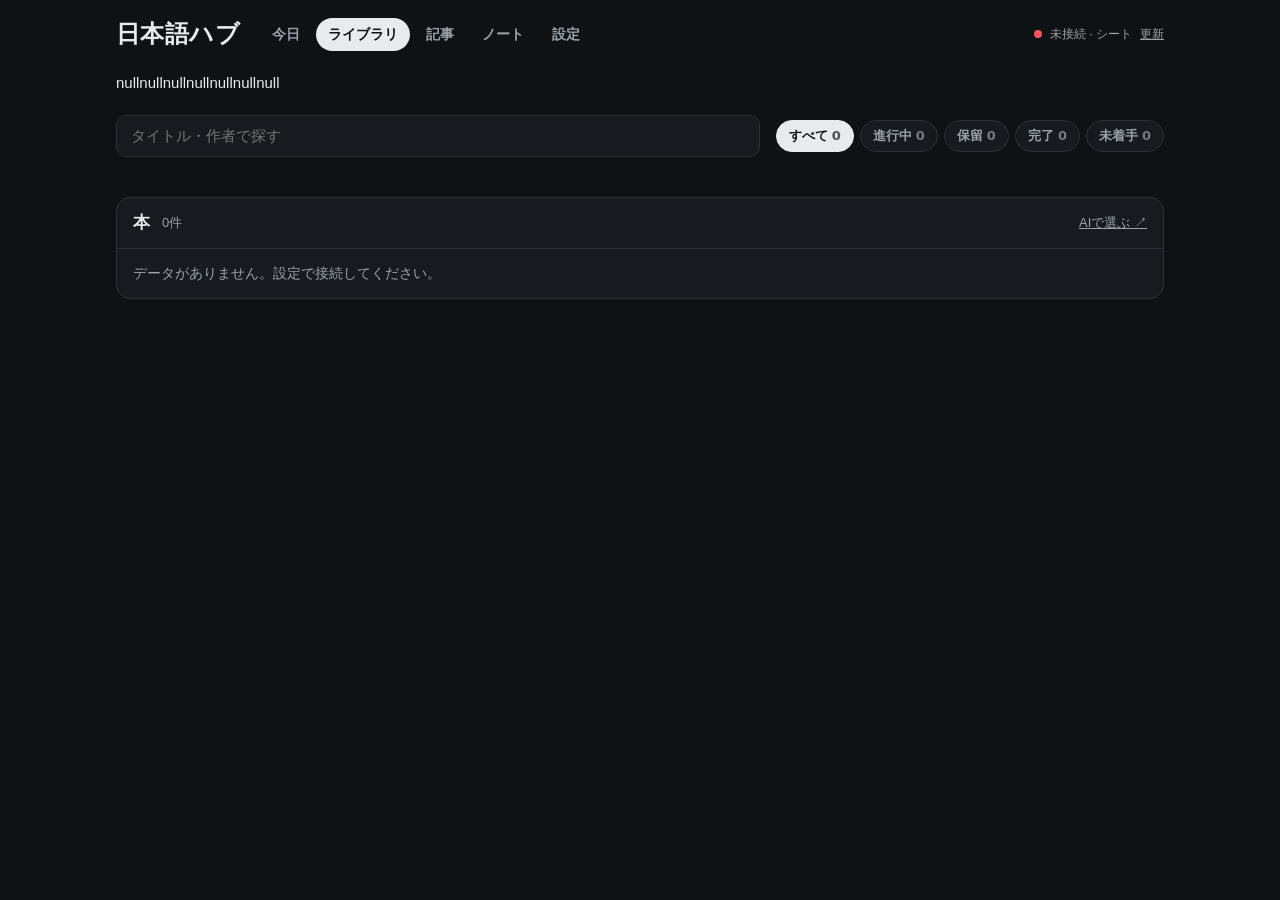
==== library/index.html @ 79c31fdf "First build: home, library with sheet write-back, articles, notebook, settings, jobs" ====
<!DOCTYPE html>
<html lang="ja">
<head>
<meta charset="utf-8">
<meta name="viewport" content="width=device-width, initial-scale=1">
<meta http-equiv="Content-Security-Policy" content="default-src 'self'; script-src 'self'; style-src 'self' https://fonts.googleapis.com; font-src https://fonts.gstatic.com; img-src 'self' data: blob:; connect-src 'self' https://api.github.com; base-uri 'none'; form-action 'none'">
<meta name="theme-color" content="#0f1215">
<title>ライブラリ · 日本語ハブ</title>
<link href="https://fonts.googleapis.com/css2?family=Zen+Kaku+Gothic+New:wght@400;500;700;900&family=Barlow+Semi+Condensed:wght@500;600;700&display=swap" rel="stylesheet">
<link rel="stylesheet" href="../lib/ui.css">
</head>
<body>
<main class="wrap">
  <header id="top"></header>
  <div class="chips" id="types" role="group" aria-label="メディアの種類"></div>
  <div class="toolbar">
    <input class="search" id="q" type="search" placeholder="タイトル・作者で探す" aria-label="検索">
    <div class="chips" id="filters" role="group" aria-label="状態"></div>
  </div>
  <div id="extra"></div>
  <section class="panel">
    <header><h2 id="listTitle"></h2><span class="count" id="count"></span><span class="more" id="tools"></span></header>
    <div class="lib" id="list"></div>
  </section>
</main>
<script type="module" src="page.js"></script>
</body>
</html>
---- lib/ui.css ----
/* 日本語ハブ — shared look. Dark only, Japanese first.
   The station-map language (lines, roundels, departure board) comes from the old launcher. */
:root {
  --bg: #0f1215; --panel: #171b1f; --panel2: #1c2126; --ink: #e8ebed; --muted: #9ba3aa; --faint: #6c757d;
  --rule: #2a3036; --hover: #1e2328;
  --m: #ff5260; --r: #ffa63d; --j: #3ea2ea; --h: #2fbf71; --s: #8b949c; --n: #b48cf2;
  --board: #07090b; --board-ink: #f1efe6; --board-dim: #a9a79c; --board-amber: #ffb000; --board-rule: #262c32;
  --ok: #2fbf71; --warn: #ffb000; --bad: #ff5260;
  --display: "Zen Kaku Gothic New", "Hiragino Kaku Gothic ProN", "Yu Gothic", "Noto Sans JP", sans-serif;
  --label: "Barlow Semi Condensed", "Arial Narrow", system-ui, sans-serif;
  --serif: "Zen Old Mincho", "Hiragino Mincho ProN", "Yu Mincho", "Noto Serif JP", serif;
  color-scheme: dark;
}
* { box-sizing: border-box; }
html, body { margin: 0; }
body { background: var(--bg); color: var(--ink); font-family: var(--display); font-size: 15px; line-height: 1.5;
  -webkit-text-size-adjust: 100%; }
a { color: inherit; }
button, input, select, textarea { font: inherit; color: inherit; }
[hidden] { display: none !important; }
.wrap { max-width: 1080px; margin: 0 auto; padding: 16px 16px 72px; display: grid; gap: 20px; }

/* top bar */
.top { display: flex; flex-wrap: wrap; align-items: center; gap: 8px 20px; }
.top h1 { margin: 0; font-size: 24px; font-weight: 900; letter-spacing: 0.02em; }
.top h1 a { text-decoration: none; }
.nav { display: flex; gap: 4px; flex-wrap: wrap; }
.nav a { padding: 6px 12px; border-radius: 999px; text-decoration: none; color: var(--muted); font-weight: 700; font-size: 14px; }
.nav a:hover { background: var(--hover); color: var(--ink); }
.nav a[aria-current="page"] { background: var(--ink); color: var(--bg); }
.top .sync { margin-left: auto; color: var(--muted); font-size: 12px; display: flex; align-items: center; gap: 8px; }
.dot { width: 8px; height: 8px; border-radius: 50%; background: var(--faint); display: inline-block; }
.dot.ok { background: var(--ok); } .dot.busy { background: var(--warn); } .dot.bad { background: var(--bad); }
.linkbtn { background: none; border: 0; padding: 0; color: var(--muted); text-decoration: underline; cursor: pointer; font-size: 12px; }

/* tags and chips */
.tag { display: inline-flex; align-items: center; height: 20px; padding: 0 7px; border-radius: 4px; font-family: var(--label);
  font-weight: 600; font-size: 12px; letter-spacing: 0.04em; border: 1px solid var(--rule); color: var(--muted); background: var(--panel); white-space: nowrap; }
.tag.jp { font-family: var(--display); font-weight: 500; letter-spacing: 0; }
.tag.use { color: var(--h); border-color: var(--h); } .tag.hold { color: var(--r); border-color: var(--r); }
.tag.done { color: var(--j); border-color: var(--j); } .tag.dropped { color: var(--faint); }
.tag.pending { color: var(--warn); border-color: var(--warn); border-style: dashed; }
.tag.k-web { color: var(--ink); border-style: dashed; }
.tag.k-pc { color: var(--panel); background: var(--ink); border-color: var(--ink); }
.chips { display: flex; flex-wrap: wrap; gap: 6px; }
.chip { padding: 5px 12px; border-radius: 999px; border: 1px solid var(--rule); background: var(--panel); color: var(--muted);
  font-size: 13px; font-weight: 700; cursor: pointer; white-space: nowrap; }
.chip:hover { color: var(--ink); background: var(--hover); }
.chip[aria-pressed="true"] { background: var(--ink); color: var(--bg); border-color: var(--ink); }
.chip .n { font-family: var(--label); font-weight: 600; opacity: 0.7; margin-left: 4px; }

/* panels */
.panel { background: var(--panel); border: 1px solid var(--rule); border-radius: 14px; overflow: hidden; }
.panel > header { display: flex; align-items: center; gap: 12px; padding: 12px 16px; border-bottom: 1px solid var(--rule); }
.panel > header h2 { margin: 0; font-size: 17px; font-weight: 900; }
.panel > header .more { margin-left: auto; font-size: 13px; color: var(--muted); text-decoration: none; white-space: nowrap; }
.panel > header .more:hover { color: var(--ink); }
.lmark { width: 34px; height: 34px; border-radius: 9px; background: var(--c, var(--ink)); color: #0b0d0f; display: grid; place-items: center;
  font-weight: 900; font-size: 17px; flex: none; }
.sectitle { margin: 4px 0 -8px; font-size: 13px; font-weight: 700; letter-spacing: 0.1em; color: var(--muted); }
.empty { margin: 0; padding: 14px 16px; color: var(--muted); font-size: 14px; }

/* いま grid */
.now { display: grid; gap: 14px; grid-template-columns: repeat(auto-fill, minmax(320px, 1fr)); align-items: start; }
.rows { list-style: none; margin: 0; padding: 4px 0; }
.rowi { display: grid; grid-template-columns: minmax(0, 1fr) auto; gap: 2px 12px; align-items: center; padding: 9px 16px; text-decoration: none; }
a.rowi:hover, button.rowi:hover { background: var(--hover); }
.rowi .t { font-weight: 700; line-height: 1.35; overflow-wrap: anywhere; }
.rowi .sub { grid-column: 1; font-size: 12.5px; color: var(--muted); overflow-wrap: anywhere; }
.rowi .side { grid-row: 1 / span 2; grid-column: 2; font-family: var(--label); font-weight: 600; font-size: 14px; color: var(--muted); text-align: right; white-space: nowrap; }
.rowi .side b { color: var(--ink); font-size: 16px; }
.bar { grid-column: 1 / -1; height: 3px; border-radius: 2px; background: var(--rule); overflow: hidden; margin-top: 4px; }
.bar i { display: block; height: 100%; background: var(--c, var(--h)); }

/* departure board */
.board { background: var(--board); color: var(--board-ink); border: 1px solid var(--board-rule); border-radius: 14px; overflow: hidden; }
.bh { display: flex; align-items: baseline; gap: 12px; padding: 12px 16px; border-bottom: 1px solid var(--board-rule); }
.bh h2 { margin: 0; font-size: 17px; font-weight: 900; letter-spacing: 0.08em; flex: 1; }
.bh .clock { font-family: var(--label); font-weight: 600; font-size: 15px; color: var(--board-amber); font-variant-numeric: tabular-nums; letter-spacing: 0.04em; }
.blist { list-style: none; margin: 0; padding: 4px 0; }
.dep { display: grid; grid-template-columns: 44px 36px minmax(0, 1fr) auto; gap: 0 12px; align-items: center; padding: 10px 16px; text-decoration: none; color: var(--board-ink); }
.dep:hover { background: #ffffff12; }
.dep .ord { font-weight: 700; font-size: 13px; color: var(--board-amber); white-space: nowrap; }
.dep .rd { width: 36px; height: 36px; border-width: 4px; background: var(--board); color: var(--board-ink); }
.dep .rd svg { width: 18px; height: 18px; }
.dep .nm { font-size: 16px; font-weight: 700; }
.dep .why { font-size: 13px; color: var(--board-dim); }
.dep .go { color: var(--board-dim); font-family: var(--label); font-size: 13px; }
.bempty { margin: 0; padding: 14px 16px; color: var(--board-dim); font-size: 14px; }

/* lines and stations */
.map { display: grid; gap: 20px; grid-template-columns: 1fr; align-items: start; }
@media (min-width: 880px) { .map { grid-template-columns: 1fr 1fr; } }
.line { background: var(--panel); border: 1px solid var(--rule); border-radius: 14px; overflow: hidden; }
.lh { display: flex; align-items: center; gap: 12px; padding: 14px 16px; border-top: 6px solid var(--c); border-bottom: 1px solid var(--rule); }
.lh h2 { margin: 0; font-size: 19px; font-weight: 900; }
.lh p { margin: 0; font-size: 13px; color: var(--muted); }
.lh .lmark { width: 38px; height: 38px; font-family: var(--label); font-size: 22px; color: #fff; }
.stations { position: relative; list-style: none; margin: 0; padding: 8px 0; }
.stations::before { content: ""; position: absolute; left: 33px; top: 34px; bottom: 34px; width: 6px; border-radius: 3px; background: var(--c); }
.stations li { position: relative; display: grid; grid-template-columns: minmax(0, 1fr) auto; align-items: center; }
.stations li.sub { display: block; padding: 12px 16px 2px 72px; font-size: 12px; font-weight: 700; color: var(--muted); letter-spacing: 0.04em; }
.stn { display: grid; grid-template-columns: 44px 1fr auto; gap: 0 14px; align-items: start; padding: 10px 4px 10px 14px; text-decoration: none; color: var(--ink); }
a.stn:hover { background: var(--hover); }
.rd { position: relative; z-index: 1; width: 44px; height: 44px; border-radius: 50%; border: 4px solid var(--c); background: var(--panel);
  display: grid; place-content: center; color: var(--ink); flex: none; }
.rd svg { width: 22px; height: 22px; fill: none; stroke: currentColor; stroke-width: 1.9; stroke-linecap: round; stroke-linejoin: round; }
.txt { display: grid; gap: 2px; min-width: 0; padding-top: 1px; }
.nm { font-size: 17px; font-weight: 700; line-height: 1.3; }
.en { font-family: var(--label); font-weight: 500; font-size: 13px; color: var(--muted); letter-spacing: 0.02em; }
.bl { font-size: 13px; opacity: 0.86; }
.tags { display: flex; flex-wrap: wrap; gap: 6px; margin-top: 4px; }
.go { align-self: center; font-family: var(--label); font-weight: 600; font-size: 13px; color: var(--muted); white-space: nowrap; }
a.stn:hover .go { color: var(--c); }
.stn.off .nm, .stn.off .bl { opacity: 0.55; }
.pin { width: 40px; height: 40px; margin-right: 8px; border: 0; border-radius: 8px; background: transparent; color: var(--faint); display: grid; place-items: center; cursor: pointer; }
.pin:hover { background: var(--hover); color: var(--ink); }
.pin svg { width: 20px; height: 20px; fill: none; stroke: currentColor; stroke-width: 1.8; stroke-linejoin: round; stroke-linecap: round; }
.pin[aria-pressed="true"] { color: var(--ink); }
.pin[aria-pressed="true"] .head { fill: currentColor; }
details.line > summary { list-style: none; cursor: pointer; }
details.line > summary::-webkit-details-marker { display: none; }
details.line > summary .chev { margin-left: auto; color: var(--muted); font-size: 13px; }

/* library */
.toolbar { display: flex; flex-wrap: wrap; gap: 10px 16px; align-items: center; }
.search { flex: 1 1 220px; min-width: 0; padding: 9px 14px; border-radius: 10px; border: 1px solid var(--rule); background: var(--panel); }
.search:focus { outline: 2px solid var(--j); outline-offset: 0; }
.lib { display: grid; gap: 0; }
.work { display: grid; grid-template-columns: 46px minmax(0, 1fr) auto; gap: 0 14px; align-items: center; padding: 10px 16px; border: 0; border-top: 1px solid var(--rule);
  background: none; width: 100%; text-align: left; cursor: pointer; }
.work:first-child { border-top: 0; }
.work:hover { background: var(--hover); }
.cover { width: 46px; height: 66px; border-radius: 4px; background: var(--panel2); object-fit: cover; display: grid; place-items: center; color: var(--faint);
  font-weight: 900; font-size: 18px; overflow: hidden; }
.cover.sprite { background-repeat: no-repeat; }
.work .t { font-weight: 700; line-height: 1.35; overflow-wrap: anywhere; }
.work .sub { font-size: 12.5px; color: var(--muted); overflow-wrap: anywhere; }
.work .side { display: flex; flex-direction: column; align-items: flex-end; gap: 4px; }
.lvl { font-family: var(--label); font-weight: 600; font-size: 13px; color: var(--muted); }
.count { font-size: 13px; color: var(--muted); }

/* sheet (detail drawer) */
.scrim { position: fixed; inset: 0; background: #000a; z-index: 20; }
.sheet { position: fixed; z-index: 21; right: 0; top: 0; bottom: 0; width: min(520px, 100%); background: var(--panel); border-left: 1px solid var(--rule);
  overflow-y: auto; padding: 20px 20px 40px; display: grid; gap: 16px; align-content: start; }
.sheet h2 { margin: 0; font-size: 22px; font-weight: 900; line-height: 1.3; overflow-wrap: anywhere; }
.sheet .en { font-size: 14px; }
.sheet .close { justify-self: end; background: none; border: 0; color: var(--muted); font-size: 14px; cursor: pointer; padding: 4px 0; }
.sheet p { margin: 0; }
.field { display: grid; gap: 6px; }
.field > label, .field > .lab { font-size: 12px; font-weight: 700; letter-spacing: 0.08em; color: var(--muted); }
.seg { display: flex; flex-wrap: wrap; gap: 6px; }
.seg button { padding: 8px 14px; border-radius: 10px; border: 1px solid var(--rule); background: var(--panel2); cursor: pointer; font-weight: 700; font-size: 14px; }
.seg button:hover { border-color: var(--muted); }
.seg button[aria-pressed="true"] { background: var(--ink); color: var(--bg); border-color: var(--ink); }
.btn { padding: 9px 16px; border-radius: 10px; border: 1px solid var(--rule); background: var(--panel2); cursor: pointer; font-weight: 700; text-decoration: none; display: inline-flex; align-items: center; gap: 6px; }
.btn:hover { border-color: var(--muted); }
.btn.primary { background: var(--ink); color: var(--bg); border-color: var(--ink); }
.btn[disabled] { opacity: 0.5; cursor: default; }
.btnrow { display: flex; flex-wrap: wrap; gap: 8px; }
.notice { padding: 10px 14px; border-radius: 10px; border: 1px solid var(--warn); color: var(--board-ink); background: #ffb00014; font-size: 14px; display: grid; gap: 8px; }
.notice.bad { border-color: var(--bad); background: #ff526014; }
.kv { display: grid; grid-template-columns: auto 1fr; gap: 4px 14px; font-size: 14px; }
.kv dt { color: var(--muted); } .kv dd { margin: 0; overflow-wrap: anywhere; }
.vols { display: flex; flex-wrap: wrap; gap: 4px; }
.vol { min-width: 30px; height: 30px; padding: 0 6px; border-radius: 6px; border: 1px solid var(--rule); display: grid; place-items: center; font-family: var(--label); font-weight: 600; font-size: 14px; color: var(--muted); }
.vol.done { background: var(--j); border-color: var(--j); color: #06131d; } .vol.use { background: var(--h); border-color: var(--h); color: #04170c; } .vol.hold { border-color: var(--r); color: var(--r); }

/* forms */
.form { display: grid; gap: 14px; padding: 16px; }
.input { padding: 9px 12px; border-radius: 10px; border: 1px solid var(--rule); background: var(--bg); width: 100%; }
.hint { font-size: 13px; color: var(--muted); }

.toast { position: fixed; left: 50%; bottom: 24px; transform: translateX(-50%); background: var(--ink); color: var(--bg); padding: 10px 18px; border-radius: 999px;
  font-weight: 700; font-size: 14px; z-index: 40; max-width: calc(100% - 32px); }
.foot { color: var(--muted); font-size: 12px; display: grid; gap: 4px; max-width: 70ch; }
.foot p { margin: 0; }

@media (max-width: 480px) {
  .top h1 { font-size: 20px; }
  .stn .go, .dep .go { display: none; }
  .stn { grid-template-columns: 44px 1fr; }
  .dep { grid-template-columns: 40px 36px minmax(0, 1fr); }
}
@media (prefers-reduced-motion: no-preference) {
  a.stn, .dep, .pin, .rowi, .work, .chip { transition: background-color 120ms ease; }
}
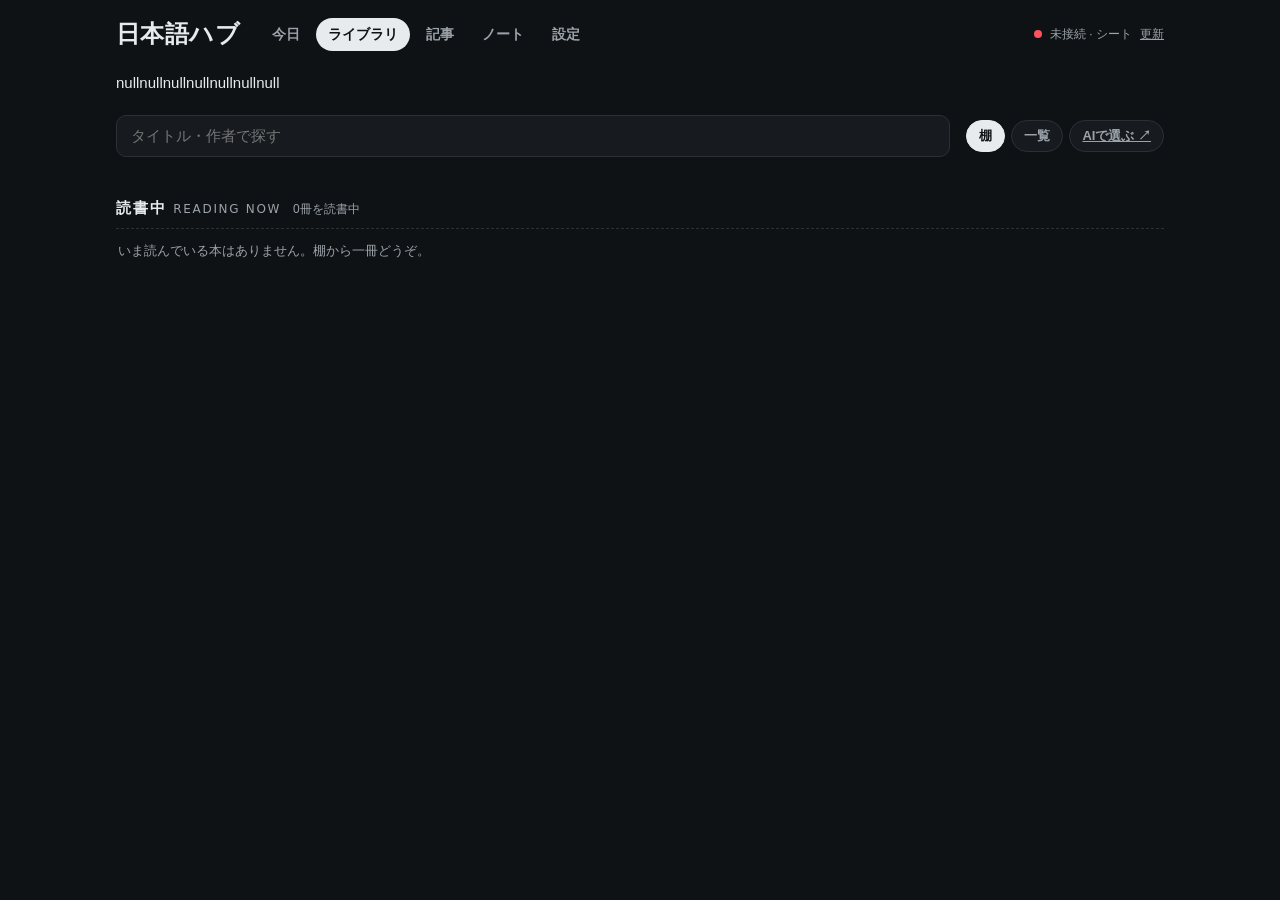
==== commit 1ced7f13: "Books as a reading room (nightstand and shelves); cover-art job" ====
--- a/library/index.html
+++ b/library/index.html
@@ -6,8 +6,9 @@
 <meta http-equiv="Content-Security-Policy" content="default-src 'self'; script-src 'self'; style-src 'self' https://fonts.googleapis.com; font-src https://fonts.gstatic.com; img-src 'self' data: blob:; connect-src 'self' https://api.github.com; base-uri 'none'; form-action 'none'">
 <meta name="theme-color" content="#0f1215">
 <title>ライブラリ · 日本語ハブ</title>
-<link href="https://fonts.googleapis.com/css2?family=Zen+Kaku+Gothic+New:wght@400;500;700;900&family=Barlow+Semi+Condensed:wght@500;600;700&display=swap" rel="stylesheet">
+<link href="https://fonts.googleapis.com/css2?family=Zen+Kaku+Gothic+New:wght@400;500;700;900&family=Shippori+Mincho:wght@500;700&family=DM+Mono:wght@400;500&family=Barlow+Semi+Condensed:wght@500;600;700&display=swap" rel="stylesheet">
 <link rel="stylesheet" href="../lib/ui.css">
+<link rel="stylesheet" href="shelf.css">
 </head>
 <body>
 <main class="wrap">
@@ -15,11 +16,12 @@
   <div class="chips" id="types" role="group" aria-label="メディアの種類"></div>
   <div class="toolbar">
     <input class="search" id="q" type="search" placeholder="タイトル・作者で探す" aria-label="検索">
-    <div class="chips" id="filters" role="group" aria-label="状態"></div>
+    <div class="chips" id="filters" role="group" aria-label="表示"></div>
   </div>
   <div id="extra"></div>
-  <section class="panel">
-    <header><h2 id="listTitle"></h2><span class="count" id="count"></span><span class="more" id="tools"></span></header>
+  <div id="room" hidden></div>
+  <section class="panel" id="listPanel">
+    <header><h2 id="listTitle"></h2><span class="count" id="count"></span></header>
     <div class="lib" id="list"></div>
   </section>
 </main>
--- a/library/shelf.css
+++ b/library/shelf.css
@@ -0,0 +1,85 @@
+/* 本 — a quiet reading room, carried over from 次の一冊.
+   Books you're reading lie face-up on the nightstand; the rest stand on shelves as spines,
+   coloured by genre, as wide as they are long. */
+.bookroom, .sheet {
+  --sheet: #1d2026; --lamp: #e1b257; --lamp-soft: rgba(225, 178, 87, .14); --board: #6b5641;
+  --sp-horror: #8a4251; --sp-mystery: #3f5778; --sp-sf: #3f7571; --sp-fantasy: #776ba0; --sp-literary: #a06c52;
+  --sp-nonfic: #857f4a; --sp-classic: #57524c; --sp-other: #717875; --sp-ink: #f5f1e6;
+  --f-display: "Shippori Mincho", "Hiragino Mincho ProN", "Yu Mincho", "Noto Serif JP", serif;
+  --f-mono: "DM Mono", ui-monospace, "SFMono-Regular", Menlo, monospace;
+  --row: 128px; --k: 1;
+}
+.bookroom { display: grid; gap: 30px; grid-template-columns: minmax(0, 1fr); }
+@media (max-width: 560px) { .bookroom { --k: .8; } }
+.c-horror { --c: var(--sp-horror); } .c-mystery { --c: var(--sp-mystery); } .c-sf { --c: var(--sp-sf); } .c-fantasy { --c: var(--sp-fantasy); }
+.c-literary { --c: var(--sp-literary); } .c-nonfic { --c: var(--sp-nonfic); } .c-classic { --c: var(--sp-classic); } .c-other { --c: var(--sp-other); }
+
+/* covers */
+.cov { display: block; width: 100%; aspect-ratio: 2 / 3; object-fit: cover; border-radius: 2px 4px 4px 2px; background: var(--c, var(--sp-other));
+  box-shadow: inset 3px 0 0 rgba(0, 0, 0, .18), 0 1px 2px rgba(0, 0, 0, .18), 0 4px 10px rgba(0, 0, 0, .08); }
+.cov-t { display: flex; justify-content: center; align-items: flex-start; padding: 10% 0; overflow: hidden; }
+.cov-t span { writing-mode: vertical-rl; font-family: var(--f-display); font-weight: 700; color: var(--sp-ink); font-size: var(--cs, 12px);
+  letter-spacing: .08em; line-height: 1.15; max-height: 100%; overflow: hidden; }
+.lvl2 { font-family: var(--f-mono); font-size: 12px; letter-spacing: .02em; padding: 1px 6px; border: 1px solid var(--rule); border-radius: 4px;
+  white-space: nowrap; font-variant-numeric: tabular-nums; color: var(--ink); }
+
+/* nightstand */
+.nightstand { display: flex; flex-direction: column; gap: 8px; }
+.ns-head { display: flex; align-items: baseline; gap: 12px; flex-wrap: wrap; }
+.ns-head h2 { font-family: var(--f-display); font-size: 15px; letter-spacing: .14em; margin: 0; font-weight: 700; }
+.ns-head h2 span { font-family: var(--label); font-size: 12px; letter-spacing: .14em; text-transform: uppercase; color: var(--muted); font-weight: 500; margin-left: 6px; }
+.ns-count { font-size: 12px; color: var(--muted); }
+.ns-strip { display: flex; gap: 16px; overflow-x: auto; padding: 6px 2px 10px; scroll-snap-type: x proximity; align-items: flex-start; scrollbar-width: thin; }
+.ns-tile { flex: none; width: 100px; border: 0; background: none; padding: 0; text-align: left; cursor: pointer; display: flex; flex-direction: column;
+  align-items: flex-start; gap: 6px; scroll-snap-align: start; }
+.ns-tile .cov { width: 100px; --cs: 14px; transition: transform .2s, box-shadow .2s; }
+.ns-tile:hover .cov, .ns-tile:focus-visible .cov { transform: translateY(-3px); }
+.ns-tile .t { font-family: var(--f-display); font-weight: 700; font-size: 13px; line-height: 1.35; display: -webkit-box; -webkit-line-clamp: 2;
+  -webkit-box-orient: vertical; overflow: hidden; width: 100%; }
+.ns-sep { flex: none; align-self: stretch; writing-mode: vertical-rl; font-family: var(--f-display); font-size: 12px; letter-spacing: .3em; color: var(--muted);
+  border-left: 1px solid var(--rule); padding: 4px 0 0 10px; margin-left: 2px; }
+.ns-empty { color: var(--muted); font-size: 13px; padding: 12px 2px; border-top: 1px dashed var(--rule); margin: 0; }
+@media (min-width: 700px) { .ns-tile, .ns-tile .cov { width: 124px; } .ns-tile .cov { --cs: 16px; } }
+
+/* shelves */
+.case { display: flex; flex-direction: column; gap: 14px; }
+.case-head { display: flex; justify-content: space-between; align-items: baseline; gap: 8px 16px; flex-wrap: wrap; }
+.case-head h2 { font-family: var(--f-display); font-size: 24px; font-weight: 700; margin: 0; letter-spacing: .03em; }
+.case-head .n { font-size: 13px; color: var(--muted); }
+.case-head .n b { font-family: var(--f-mono); color: var(--ink); font-weight: 500; }
+.shelf { display: flex; flex-wrap: wrap; align-items: flex-end; gap: 18px 3px; padding: 0 6px 5px;
+  background: repeating-linear-gradient(to bottom, transparent 0 calc(var(--row) * var(--k)), var(--board) calc(var(--row) * var(--k)) calc(var(--row) * var(--k) + 5px),
+    transparent calc(var(--row) * var(--k) + 5px) calc(var(--row) * var(--k) + 18px));
+  min-height: calc(var(--row) * var(--k) + 5px); }
+.spine { height: calc(var(--row) * var(--k)); width: calc(var(--w) * var(--k)); position: relative; padding: 0; border: 0; background: none; cursor: pointer; flex: none; }
+.sp-body { position: absolute; left: 0; right: 0; bottom: 0; height: calc(var(--h) * var(--k)); background: var(--c); border-radius: 2px 2px 1px 1px;
+  box-shadow: inset 1px 0 0 rgba(255, 255, 255, .14), inset -2px 0 0 rgba(0, 0, 0, .2), 0 1px 0 rgba(0, 0, 0, .12);
+  display: flex; justify-content: center; padding: 7px 0 6px; overflow: hidden; transition: opacity .25s, filter .25s, transform .25s; }
+.sp-title { writing-mode: vertical-rl; font-family: var(--f-display); font-weight: 500; font-size: calc(10.5px * var(--k)); line-height: 1; color: var(--sp-ink);
+  letter-spacing: .05em; white-space: nowrap; overflow: hidden; max-height: 100%; }
+.spine:hover .sp-body, .spine:focus-visible .sp-body { transform: translateY(-6px); }
+.spine:focus-visible { outline: none; }
+.spine.sel .sp-body { transform: translateY(-10px); box-shadow: 0 0 0 2px var(--lamp), inset -2px 0 0 rgba(0, 0, 0, .2); }
+.spine.out .sp-body { opacity: .17; filter: saturate(.25); }
+.spine.done .sp-body::before { content: ""; position: absolute; left: 0; right: 0; top: 0; height: 5px; background: var(--lamp); }
+.spine.pending .sp-body { outline: 1px dashed var(--lamp); outline-offset: -3px; }
+.divider { height: calc(var(--row) * var(--k)); width: calc(36px * var(--k)); position: relative; flex: none; margin: 0 3px 0 10px; }
+.divider:first-child { margin-left: 0; }
+.dv-body { position: absolute; left: 0; right: 0; bottom: 0; height: calc(var(--row) * var(--k) - 2px); background: var(--sheet); border: 1px solid var(--rule);
+  border-top: 5px solid var(--c); border-radius: 3px 3px 0 0; writing-mode: vertical-rl; padding: 8px 0 6px; overflow: hidden; box-shadow: 0 1px 0 rgba(0, 0, 0, .1); }
+.dv-body b { display: block; font-family: var(--f-display); font-weight: 700; font-size: calc(12px * var(--k)); letter-spacing: .06em; color: var(--ink);
+  line-height: 1.5; padding-right: calc(3px * var(--k)); white-space: nowrap; }
+.dv-body i { display: block; font-style: normal; font-size: calc(9px * var(--k)); letter-spacing: .05em; text-transform: uppercase; color: var(--muted); line-height: 1.3; white-space: nowrap; }
+.shelf-foot { display: flex; justify-content: space-between; gap: 8px 16px; flex-wrap: wrap; align-items: center; margin-top: -4px; }
+.legend { display: flex; flex-wrap: wrap; gap: 4px 14px; font-size: 11.5px; color: var(--muted); }
+.legend i { display: inline-block; width: 9px; height: 12px; border-radius: 1px; background: var(--c); margin-right: 5px; vertical-align: -1px; }
+.sortbar { display: flex; align-items: center; gap: 6px; flex-wrap: wrap; font-size: 12px; color: var(--muted); }
+.sortbar button { border: 1px solid var(--rule); background: var(--sheet); border-radius: 999px; padding: 3px 11px; font-size: 12px; cursor: pointer; }
+.sortbar button:hover { border-color: var(--muted); }
+.sortbar button[aria-pressed="true"] { background: var(--ink); border-color: var(--ink); color: var(--bg); }
+
+/* the cover at the top of the detail sheet */
+.sheet .hero { display: grid; grid-template-columns: 96px minmax(0, 1fr); gap: 0 18px; align-items: start; }
+.sheet .hero .cov { --cs: 15px; }
+
+@media (prefers-reduced-motion: reduce) { .sp-body, .ns-tile .cov { transition: none; } }
